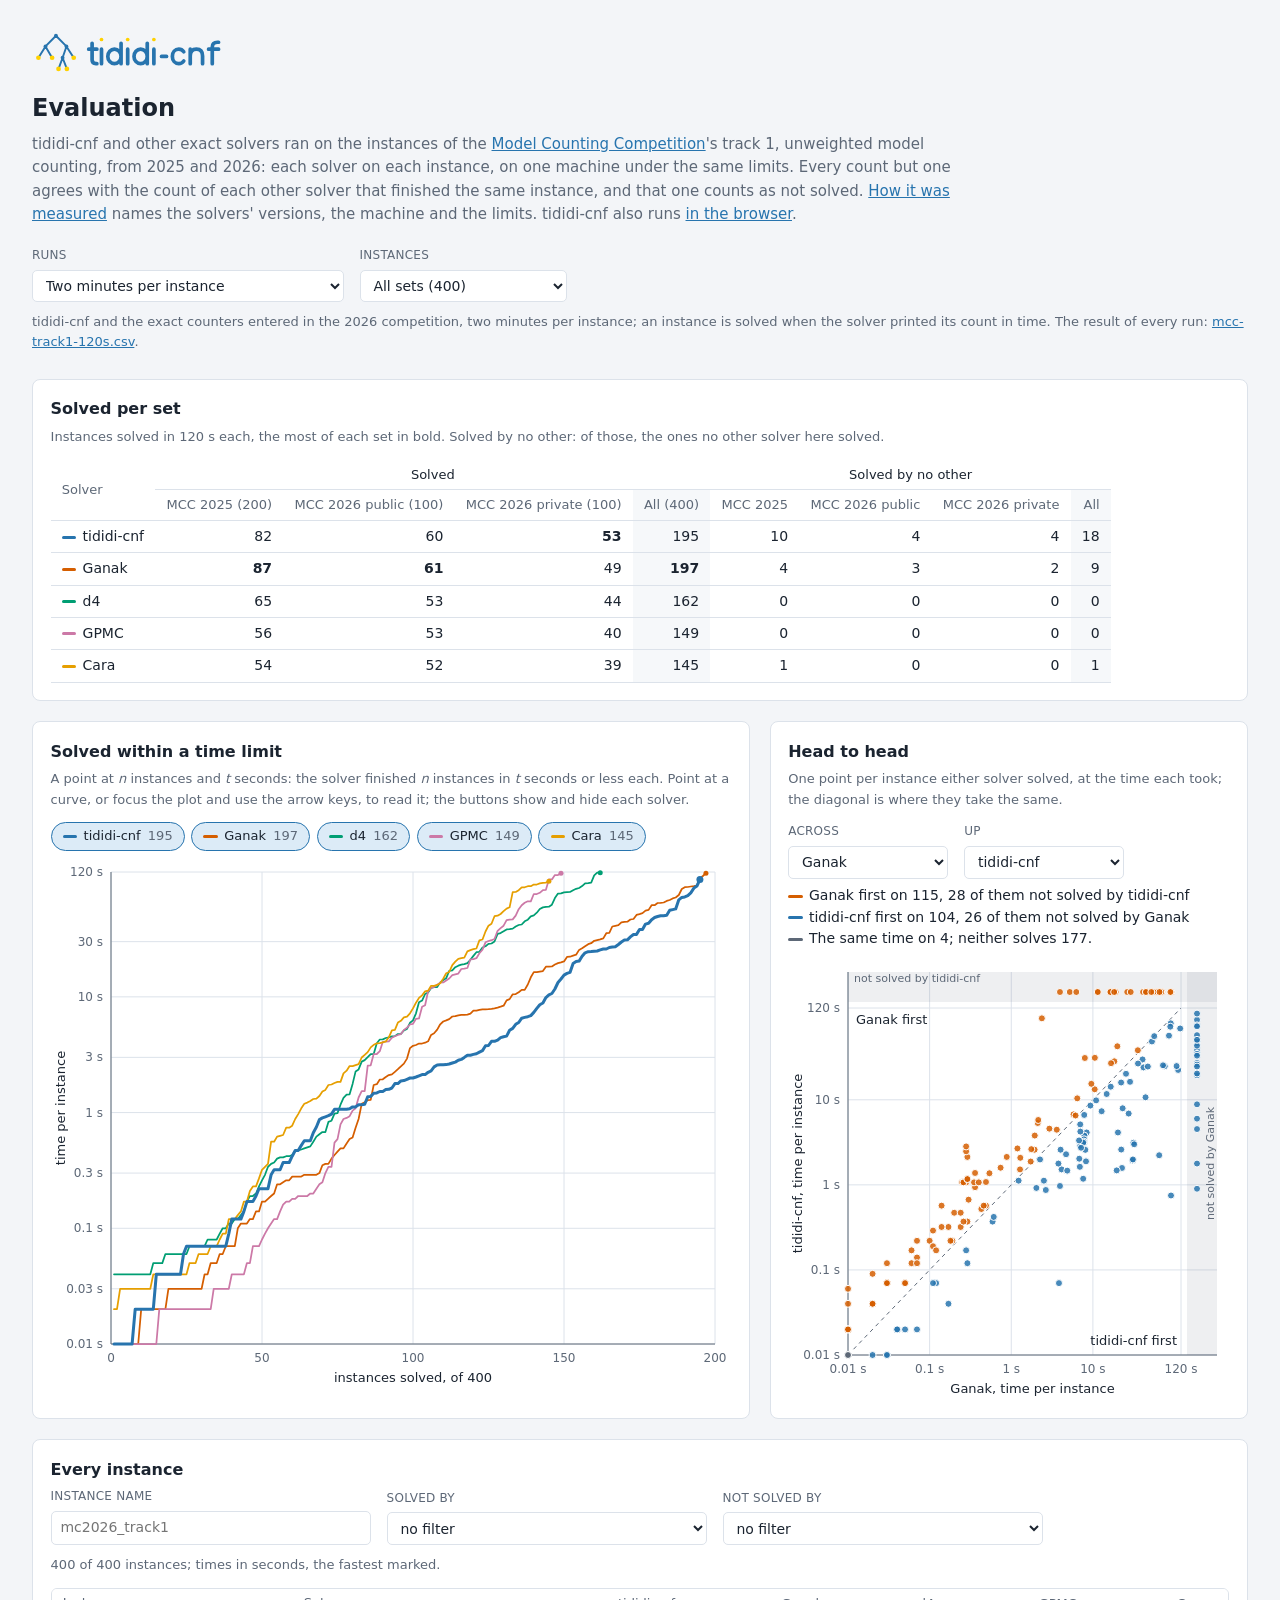
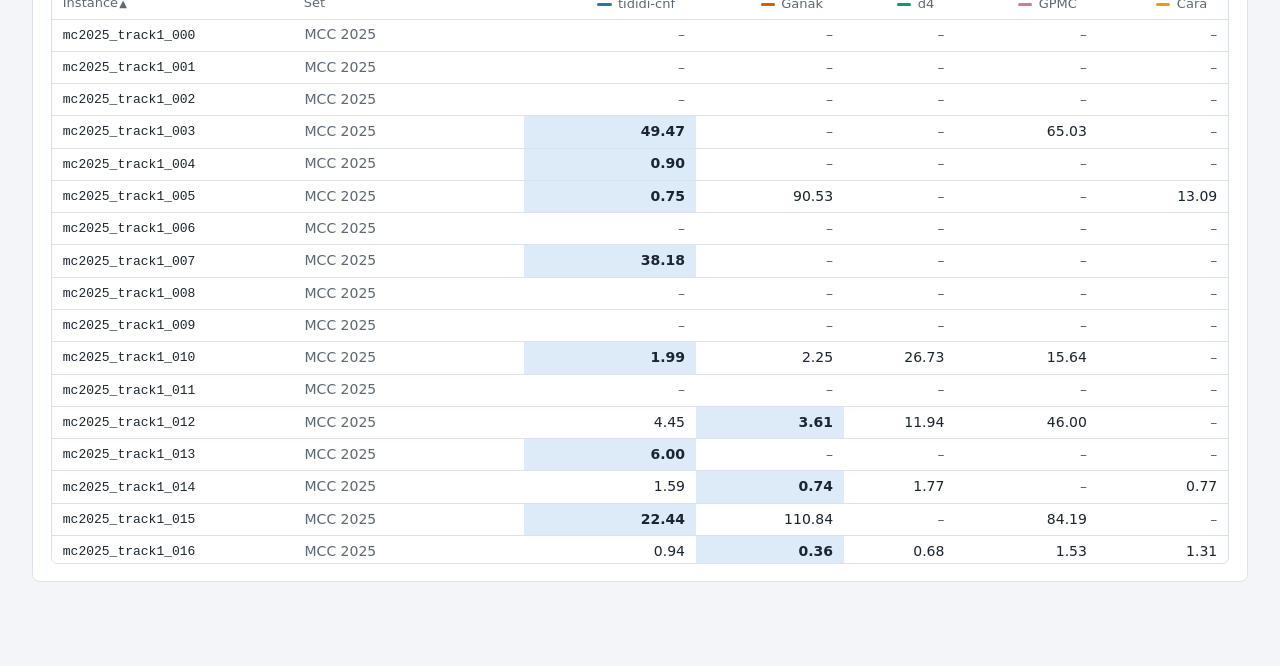
==== docs/evaluation/index.html @ 8d9fea18 "Rename the compiler to tididi-cnf Use the TiDiDi family name consistently across the Rust, C, Python" ====
<!doctype html>
<html lang="en">
<head>
<meta charset="utf-8">
<meta name="viewport" content="width=device-width, initial-scale=1">
<meta name="description" content="tididi-cnf and the exact model counters of the 2026 Model Counting Competition on the competition's instances: solved counts, a cactus plot, a head-to-head plot and every run.">
<title>tididi-cnf: evaluation</title>
<link rel="stylesheet" href="page.css">
</head>
<body>

<main>

<header>
  <a href="https://github.com/Tractables/tididi-cnf"><img class="logo"
     src="../logo.svg" alt="tididi-cnf" width="916" height="262"></a>
  <h1>Evaluation</h1>
  <p class="lede">tididi-cnf and other exact solvers ran on the instances
  of the <a href="https://mccompetition.org/">Model Counting Competition</a>'s
  track 1, unweighted model counting, from 2025 and 2026: each solver on each
  instance, on one machine under the same limits. Every count but one agrees
  with the count of each other solver that finished the same instance, and
  that one counts as not solved.
  <a href="https://github.com/Tractables/tididi-cnf/blob/main/docs/evaluation.md">How
  it was measured</a> names the solvers' versions, the machine and the limits.
  tididi-cnf also runs <a href="https://tractables.github.io/tididi-cnf/">in
  the browser</a>.</p>
</header>

<section class="choice" aria-label="Which runs and instances">
  <div class="field">
    <label for="dataset">Runs</label>
    <select id="dataset"></select>
  </div>
  <div class="field">
    <label for="set">Instances</label>
    <select id="set"></select>
  </div>
  <p id="dataset-note" class="note"></p>
</section>

<p id="load-error" class="error" role="alert" hidden></p>

<section class="card" aria-labelledby="summary-heading">
  <h2 id="summary-heading">Solved per set</h2>
  <p id="summary-note" class="note"></p>
  <div class="scroll">
    <table id="summary" class="numbers" aria-labelledby="summary-heading"></table>
  </div>
</section>

<div class="charts">
  <section class="card" aria-labelledby="cactus-heading">
    <h2 id="cactus-heading">Solved within a time limit</h2>
    <p class="note">A point at <i>n</i> instances and <i>t</i> seconds: the
    solver finished <i>n</i> instances in <i>t</i> seconds or less each. Point
    at a curve, or focus the plot and use the arrow keys, to read it; the
    buttons show and hide each solver.</p>
    <div id="cactus-solvers" class="toggles" role="group" aria-label="Solvers on the plot"></div>
    <div class="plot">
      <svg id="cactus" role="img" tabindex="0"></svg>
      <div class="tip" hidden></div>
      <p class="live visually-hidden" aria-live="polite"></p>
    </div>
  </section>

  <section class="card" id="pair-card" aria-labelledby="pair-heading">
    <h2 id="pair-heading">Head to head</h2>
    <p class="note">One point per instance either solver solved, at the time
    each took; the diagonal is where they take the same.</p>
    <div class="pair-choice">
      <div class="field">
        <label for="pair-a">Across</label>
        <select id="pair-a"></select>
      </div>
      <div class="field">
        <label for="pair-b">Up</label>
        <select id="pair-b"></select>
      </div>
    </div>
    <ul id="pair-counts" class="counts"></ul>
    <div class="plot">
      <svg id="pair" role="img" tabindex="0"></svg>
      <div class="tip" hidden></div>
      <p class="live visually-hidden" aria-live="polite"></p>
    </div>
  </section>
</div>

<section class="card" aria-labelledby="instances-heading">
  <h2 id="instances-heading">Every instance</h2>
  <div class="filters">
    <div class="field">
      <label for="search">Instance name</label>
      <input id="search" type="search" placeholder="mc2026_track1" autocomplete="off">
    </div>
    <div class="field">
      <label for="solved-by">Solved by</label>
      <select id="solved-by"></select>
    </div>
    <div class="field">
      <label for="unsolved-by">Not solved by</label>
      <select id="unsolved-by"></select>
    </div>
  </div>
  <p id="instance-count" class="note" aria-live="polite"></p>
  <div class="scroll table-box">
    <table id="instances" class="numbers" aria-labelledby="instances-heading"></table>
  </div>
</section>

</main>

<script type="module" src="page.js"></script>

</body>
</html>
---- docs/evaluation/page.css ----
:root {
  /* The browser page's palette and type, so the two pages read as one site.
     The series colours are the solvers', in the order of the README's
     figure; the first, the logo's blue, is tididi-cnf's. */
  color-scheme: light dark;
  --bg: #f3f5f8;
  --card: #ffffff;
  --line: #dce2ea;
  --ink: #1b2430;
  --muted: #5d6877;
  --accent: #2774ae;
  --accent-fill: #dcebf7;
  --bad: #b3261e;
  --code: #f6f8fa;
  --series-0: #2774ae;
  --series-1: #d55e00;
  --series-2: #009e73;
  --series-3: #cc79a7;
  --series-4: #e69f00;
  --series-5: #6a3d9a;
  --series-6: #8c6d31;
  --series-7: #6b7280;
  --sans: system-ui, -apple-system, "Segoe UI", Roboto, sans-serif;
  --mono: ui-monospace, SFMono-Regular, "SF Mono", Menlo, Consolas, monospace;
}

@media (prefers-color-scheme: dark) {
  :root {
    --bg: #14181d;
    --card: #1b2027;
    --line: #2d343d;
    --ink: #e4e8ec;
    --muted: #9aa3ad;
    --accent: #6cb0e8;
    --accent-fill: #1c3347;
    --bad: #f28b82;
    --code: #151a20;
    --series-0: #58a6ff;
    --series-1: #f0884a;
    --series-2: #3fc59a;
    --series-3: #e0a3c8;
    --series-4: #f2be4a;
    --series-5: #b39ddb;
    --series-6: #c9a66b;
    --series-7: #b0b6bf;
  }
}

* { box-sizing: border-box; }

/* The browser's `display: none` for the `hidden` attribute is a user-agent
   rule, which any rule here setting `display` overrides. */
[hidden] { display: none !important; }

body {
  margin: 0;
  background: var(--bg);
  color: var(--ink);
  font: 15px/1.55 var(--sans);
}

main {
  max-width: 84rem;
  margin: 0 auto;
  padding: 1.5rem 2rem 4rem;
}

@media (max-width: 40rem) {
  main { padding: 1rem 1rem 3rem; }
}

header { margin-bottom: 1.25rem; max-width: 60rem; }

.logo { display: block; width: auto; height: 3.5rem; max-width: 100%; }

h1 { margin: 0.6rem 0 0.4rem; font-size: 1.5rem; font-weight: 600; }

h2 { margin: 0 0 0.3rem; font-size: 1rem; font-weight: 600; }

.lede { margin: 0; color: var(--muted); }

a { color: var(--accent); }

.note { margin: 0 0 0.8rem; font-size: 13px; color: var(--muted); }

.error {
  margin: 0 0 1.25rem;
  padding: 0.6rem 0.8rem;
  border-left: 4px solid var(--bad);
  background: var(--card);
  color: var(--bad);
}

.visually-hidden {
  position: absolute;
  width: 1px;
  height: 1px;
  overflow: hidden;
  clip-path: inset(50%);
  white-space: nowrap;
}

.card {
  min-width: 0;
  background: var(--card);
  border: 1px solid var(--line);
  border-radius: 8px;
  padding: 1.1rem;
  margin-bottom: 1.25rem;
}

/* ------------------------------------------------------------ controls */

.choice, .pair-choice, .filters {
  display: flex;
  flex-wrap: wrap;
  align-items: end;
  gap: 0.6rem 1rem;
}

.choice { margin-bottom: 1.25rem; }
.choice .note, .pair-choice { margin-bottom: 0.4rem; }
.filters { margin-bottom: 0.6rem; }

.field { min-width: 10rem; }
.filters .field { flex: 1 1 12rem; max-width: 20rem; }

label {
  display: block;
  margin-bottom: 0.3rem;
  font-size: 12px;
  font-weight: 500;
  letter-spacing: 0.02em;
  text-transform: uppercase;
  color: var(--muted);
}

select, input {
  width: 100%;
  color: var(--ink);
  background: var(--card);
  border: 1px solid var(--line);
  border-radius: 5px;
  padding: 0.4rem 0.55rem;
  font: 14px/1.4 var(--sans);
}

select:focus, input:focus, button:focus-visible, svg:focus-visible {
  outline: 2px solid var(--accent);
  outline-offset: 1px;
}

/* A solver's colour, beside its name. */
.key {
  display: inline-block;
  width: 0.9rem;
  height: 3px;
  margin-right: 0.4rem;
  border-radius: 2px;
  vertical-align: middle;
}

.toggles { display: flex; flex-wrap: wrap; gap: 0.4rem; margin-bottom: 0.6rem; }

.toggle {
  padding: 0.25rem 0.7rem;
  border: 1px solid var(--line);
  border-radius: 999px;
  background: var(--card);
  color: var(--ink);
  font: 13px/1.4 var(--sans);
  cursor: pointer;
}

.toggle .count { margin-left: 0.45rem; color: var(--muted); font-variant-numeric: tabular-nums; }
.toggle[aria-pressed="true"] { border-color: var(--accent); background: var(--accent-fill); }
.toggle[aria-pressed="false"] { color: var(--muted); text-decoration: line-through; }
.toggle[aria-pressed="false"] .key { opacity: 0.35; }

.counts { margin: 0.4rem 0 0.6rem; padding: 0; list-style: none; font-size: 14px; }

/* --------------------------------------------------------------- plots */

/* The two plots side by side once there is room for both. */
@media (min-width: 64rem) {
  .charts { display: grid; grid-template-columns: minmax(0, 3fr) minmax(0, 2fr); gap: 1.25rem; }
}

.plot { position: relative; }

.plot svg {
  display: block;
  max-width: 100%;
  height: auto;
  margin: 0 auto;
  font: 12px var(--sans);
  touch-action: pan-y;
}

.plot .grid { stroke: var(--line); }
.plot .axis { stroke: var(--muted); fill: none; }
.plot .tick, .plot .band-label { fill: var(--muted); }
.plot .band-label { font-size: 11px; }
.plot .axis-title, .plot .region { fill: var(--ink); font-size: 13px; }
.plot .curve { fill: none; stroke-width: 1.75; stroke-linejoin: round; stroke-linecap: round; }
.plot .curve.ours { stroke-width: 3; }
.plot .band { fill: var(--muted); opacity: 0.1; }
.plot .diagonal { stroke: var(--muted); stroke-dasharray: 4 4; }
.plot .dot { stroke: var(--card); stroke-width: 1; fill-opacity: 0.85; }
.plot .ring { fill: none; stroke-width: 2; pointer-events: none; }

.tip {
  position: absolute;
  z-index: 1;
  padding: 0.35rem 0.55rem;
  border: 1px solid var(--line);
  border-radius: 5px;
  background: var(--card);
  box-shadow: 0 2px 8px rgb(0 0 0 / 0.15);
  font-size: 13px;
  white-space: nowrap;
  pointer-events: none;
}

.tip > * { display: block; }
.tip strong { font-weight: 600; }

/* -------------------------------------------------------------- tables */

.scroll { overflow: auto; }
/* Positioned, so the hidden words in its cells stay inside its scroll. */
.table-box { position: relative; max-height: 36rem; border: 1px solid var(--line); border-radius: 6px; }

table.numbers {
  border-collapse: separate;
  border-spacing: 0;
  font-size: 14px;
  font-variant-numeric: tabular-nums;
}

.numbers th, .numbers td {
  padding: 0.3rem 0.7rem;
  border-bottom: 1px solid var(--line);
  text-align: right;
  white-space: nowrap;
}

.numbers th { font-weight: 500; }
.numbers thead th { color: var(--muted); font-size: 13px; }
.numbers th[scope="row"], .numbers th:first-child, .numbers .set { text-align: left; }
.numbers thead th.group { text-align: center; color: var(--ink); }
.numbers .picked { background: var(--code); }
.numbers .best { font-weight: 700; }

/* The instance table keeps its header and its first column in view. */
.table-box table { width: 100%; }
.table-box thead th { position: sticky; top: 0; z-index: 1; background: var(--card); }
.table-box tbody th { position: sticky; left: 0; background: var(--card); font: 13px var(--mono); }
.table-box thead th:first-child { left: 0; z-index: 2; }
.table-box td.set { color: var(--muted); }
.table-box td.none { color: var(--muted); }
.table-box td.fastest { font-weight: 700; background: var(--accent-fill); }

.sort {
  padding: 0;
  border: 0;
  background: none;
  color: inherit;
  font: inherit;
  cursor: pointer;
}

.sort .arrow { display: inline-block; width: 1em; font-size: 10px; }
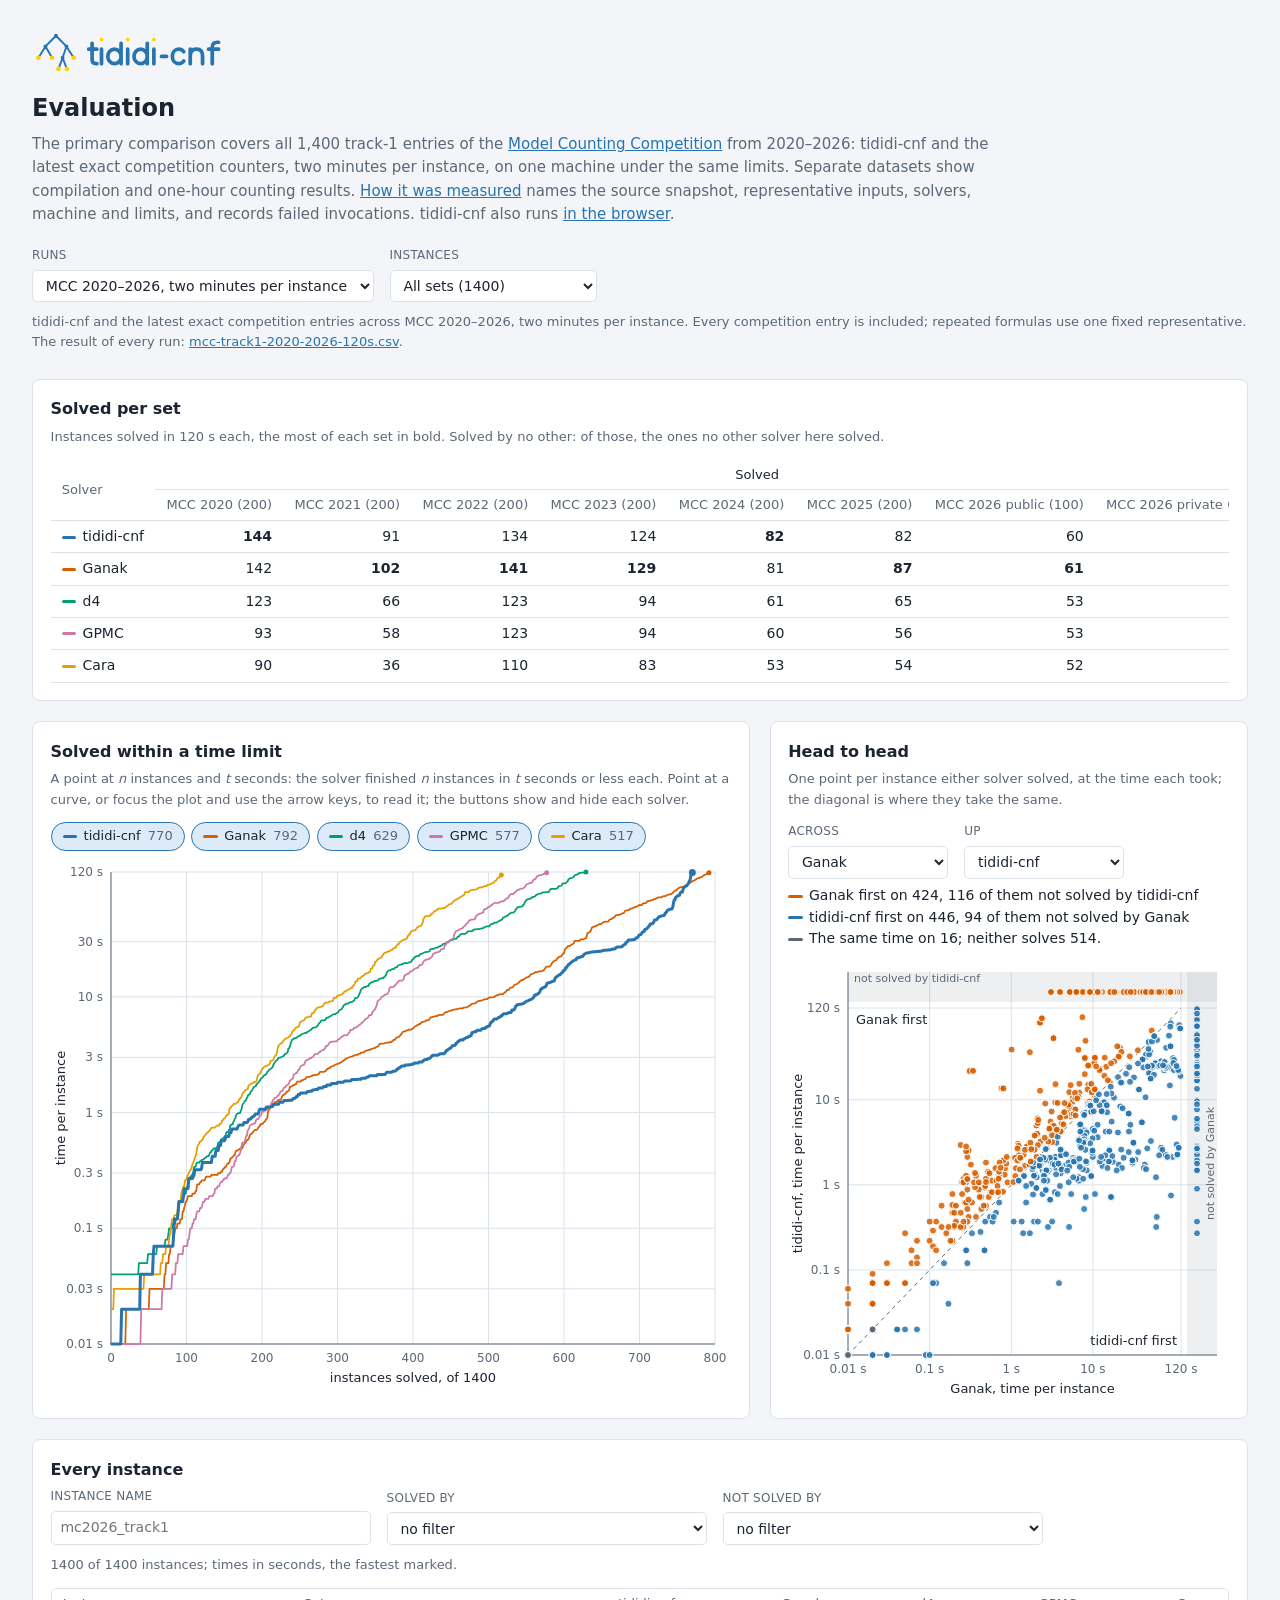
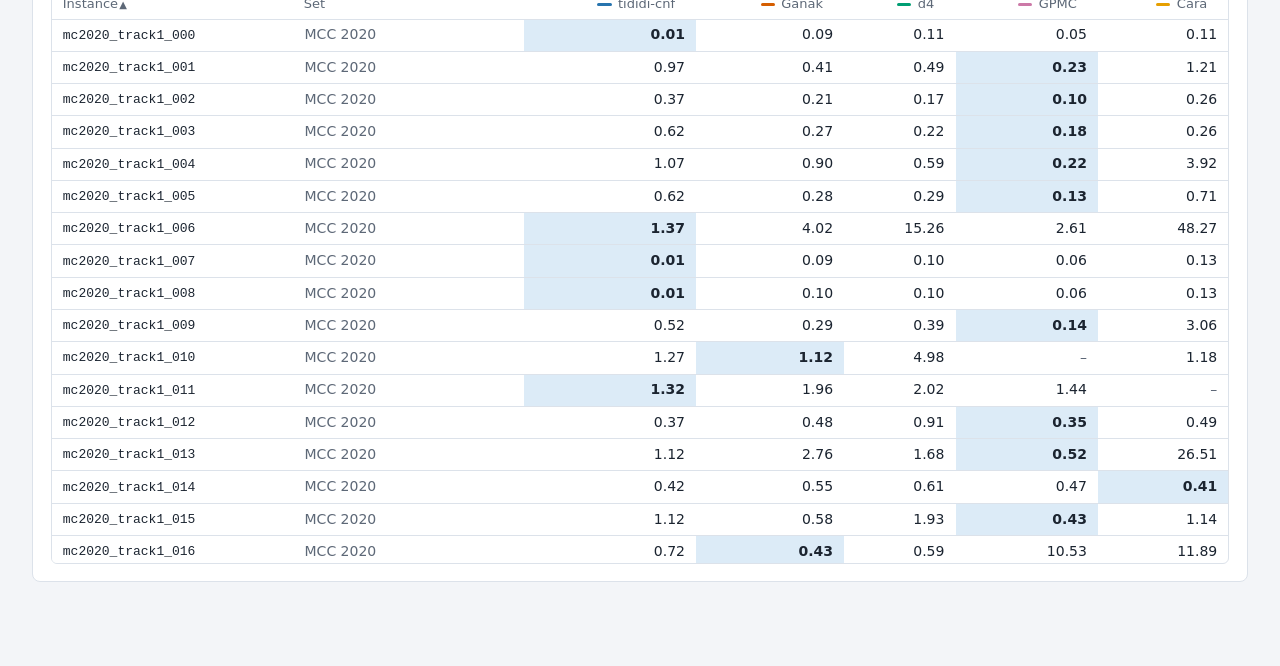
==== commit 228e44b8: "Expand the primary evaluation to all competition sets Lead with two-minute results across MCC 2020–2" ====
--- a/docs/evaluation/index.html
+++ b/docs/evaluation/index.html
@@ -15,14 +15,14 @@
   <a href="https://github.com/Tractables/tididi-cnf"><img class="logo"
      src="../logo.svg" alt="tididi-cnf" width="916" height="262"></a>
   <h1>Evaluation</h1>
-  <p class="lede">tididi-cnf and other exact solvers ran on the instances
-  of the <a href="https://mccompetition.org/">Model Counting Competition</a>'s
-  track 1, unweighted model counting, from 2025 and 2026: each solver on each
-  instance, on one machine under the same limits. Every count but one agrees
-  with the count of each other solver that finished the same instance, and
-  that one counts as not solved.
+  <p class="lede">The primary comparison covers all 1,400 track-1 entries of
+  the <a href="https://mccompetition.org/">Model Counting Competition</a>
+  from 2020–2026: tididi-cnf and the latest exact competition counters,
+  two minutes per instance, on one machine under the same limits. Separate
+  datasets show compilation and one-hour counting results.
   <a href="https://github.com/Tractables/tididi-cnf/blob/main/docs/evaluation.md">How
-  it was measured</a> names the solvers' versions, the machine and the limits.
+  it was measured</a> names the source snapshot, representative inputs,
+  solvers, machine and limits, and records failed invocations.
   tididi-cnf also runs <a href="https://tractables.github.io/tididi-cnf/">in
   the browser</a>.</p>
 </header>
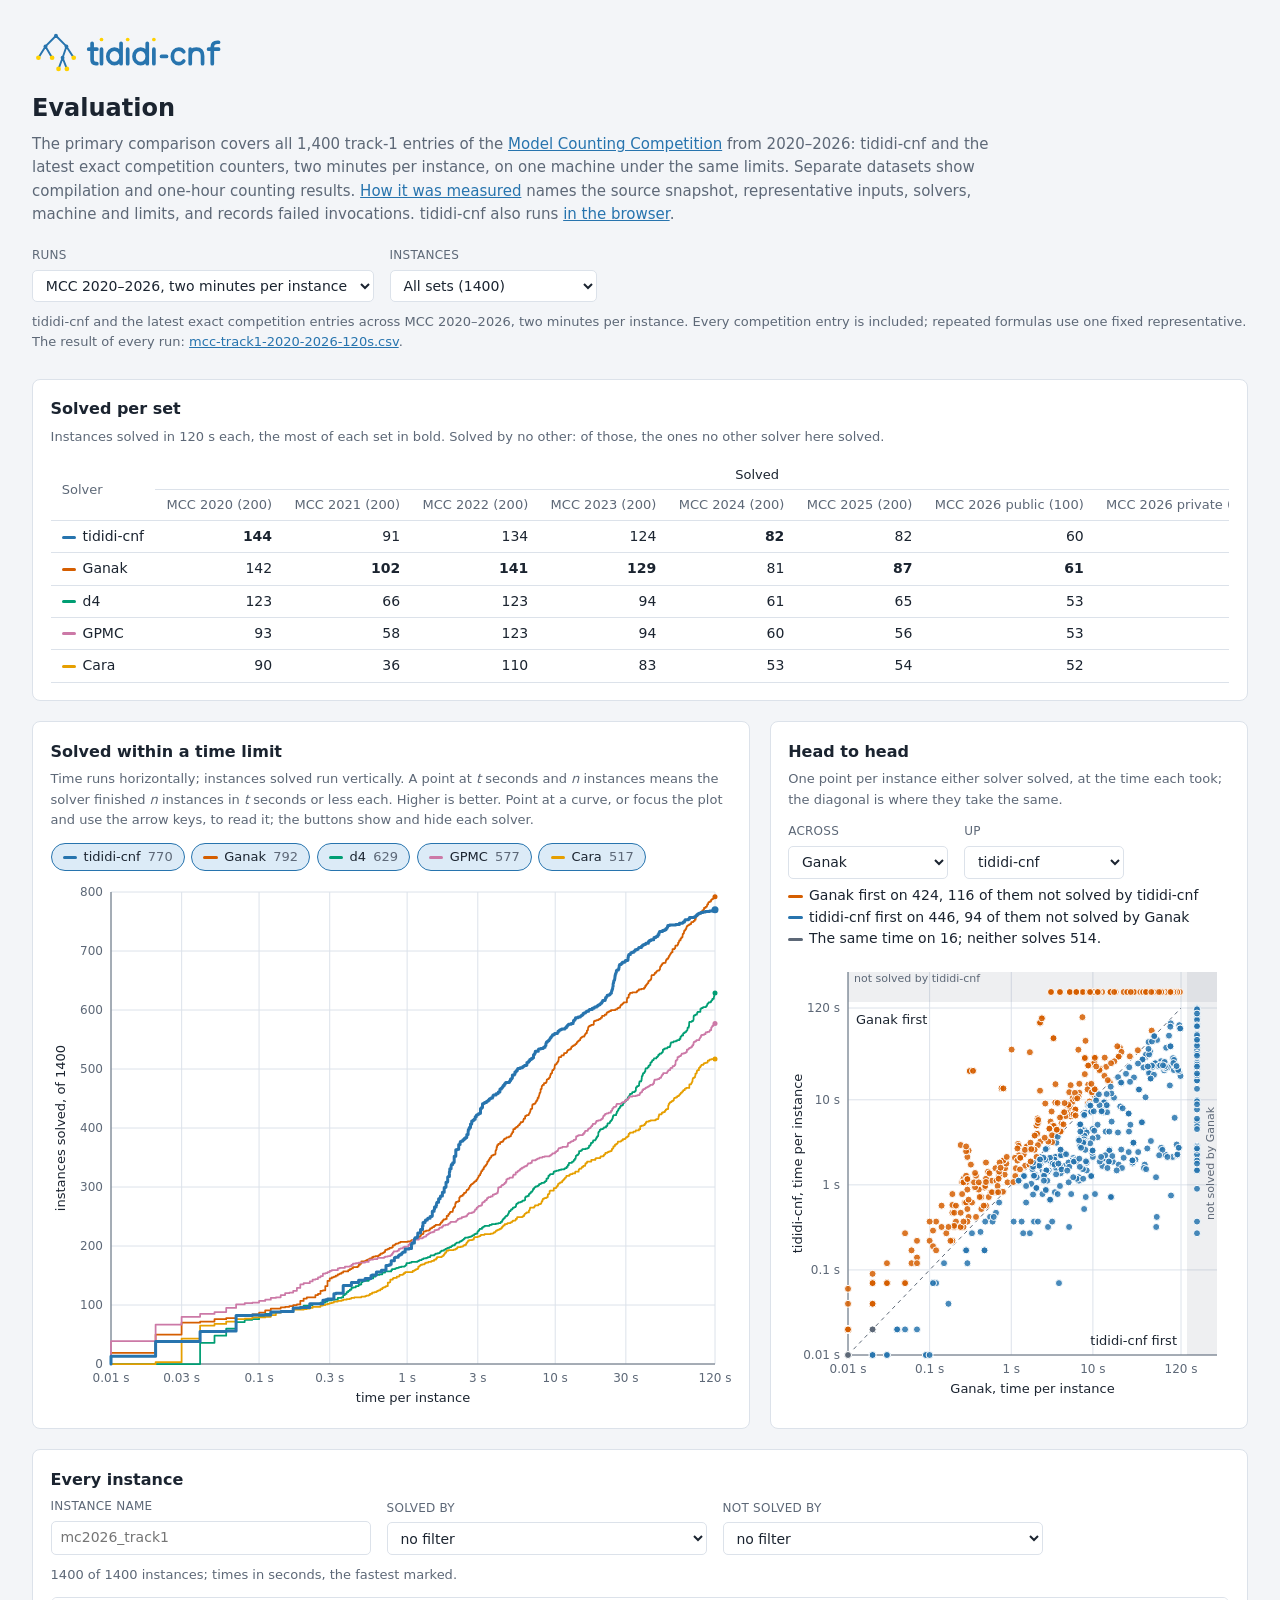
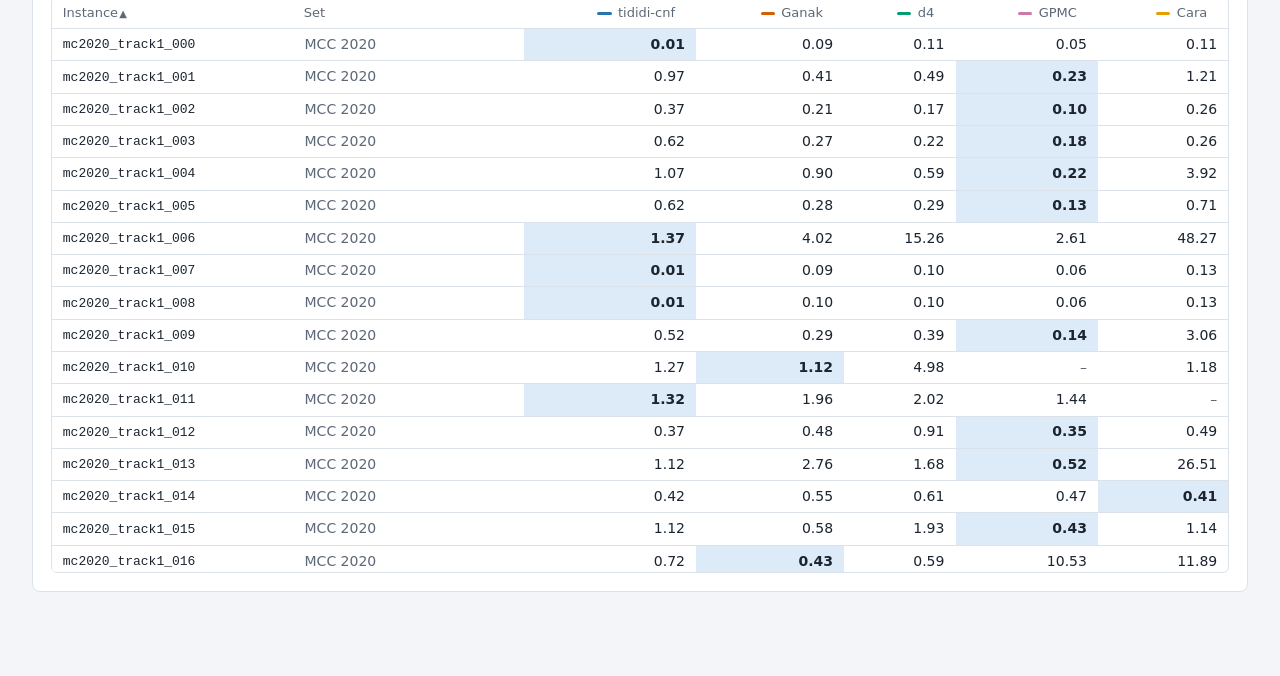
==== commit e3785247: "Plot solved instances against horizontal time Use the same time-horizontal orientation in the evalua" ====
--- a/docs/evaluation/index.html
+++ b/docs/evaluation/index.html
@@ -52,8 +52,9 @@
 <div class="charts">
   <section class="card" aria-labelledby="cactus-heading">
     <h2 id="cactus-heading">Solved within a time limit</h2>
-    <p class="note">A point at <i>n</i> instances and <i>t</i> seconds: the
-    solver finished <i>n</i> instances in <i>t</i> seconds or less each. Point
+    <p class="note">Time runs horizontally; instances solved run vertically.
+    A point at <i>t</i> seconds and <i>n</i> instances means the solver finished
+    <i>n</i> instances in <i>t</i> seconds or less each. Higher is better. Point
     at a curve, or focus the plot and use the arrow keys, to read it; the
     buttons show and hide each solver.</p>
     <div id="cactus-solvers" class="toggles" role="group" aria-label="Solvers on the plot"></div>
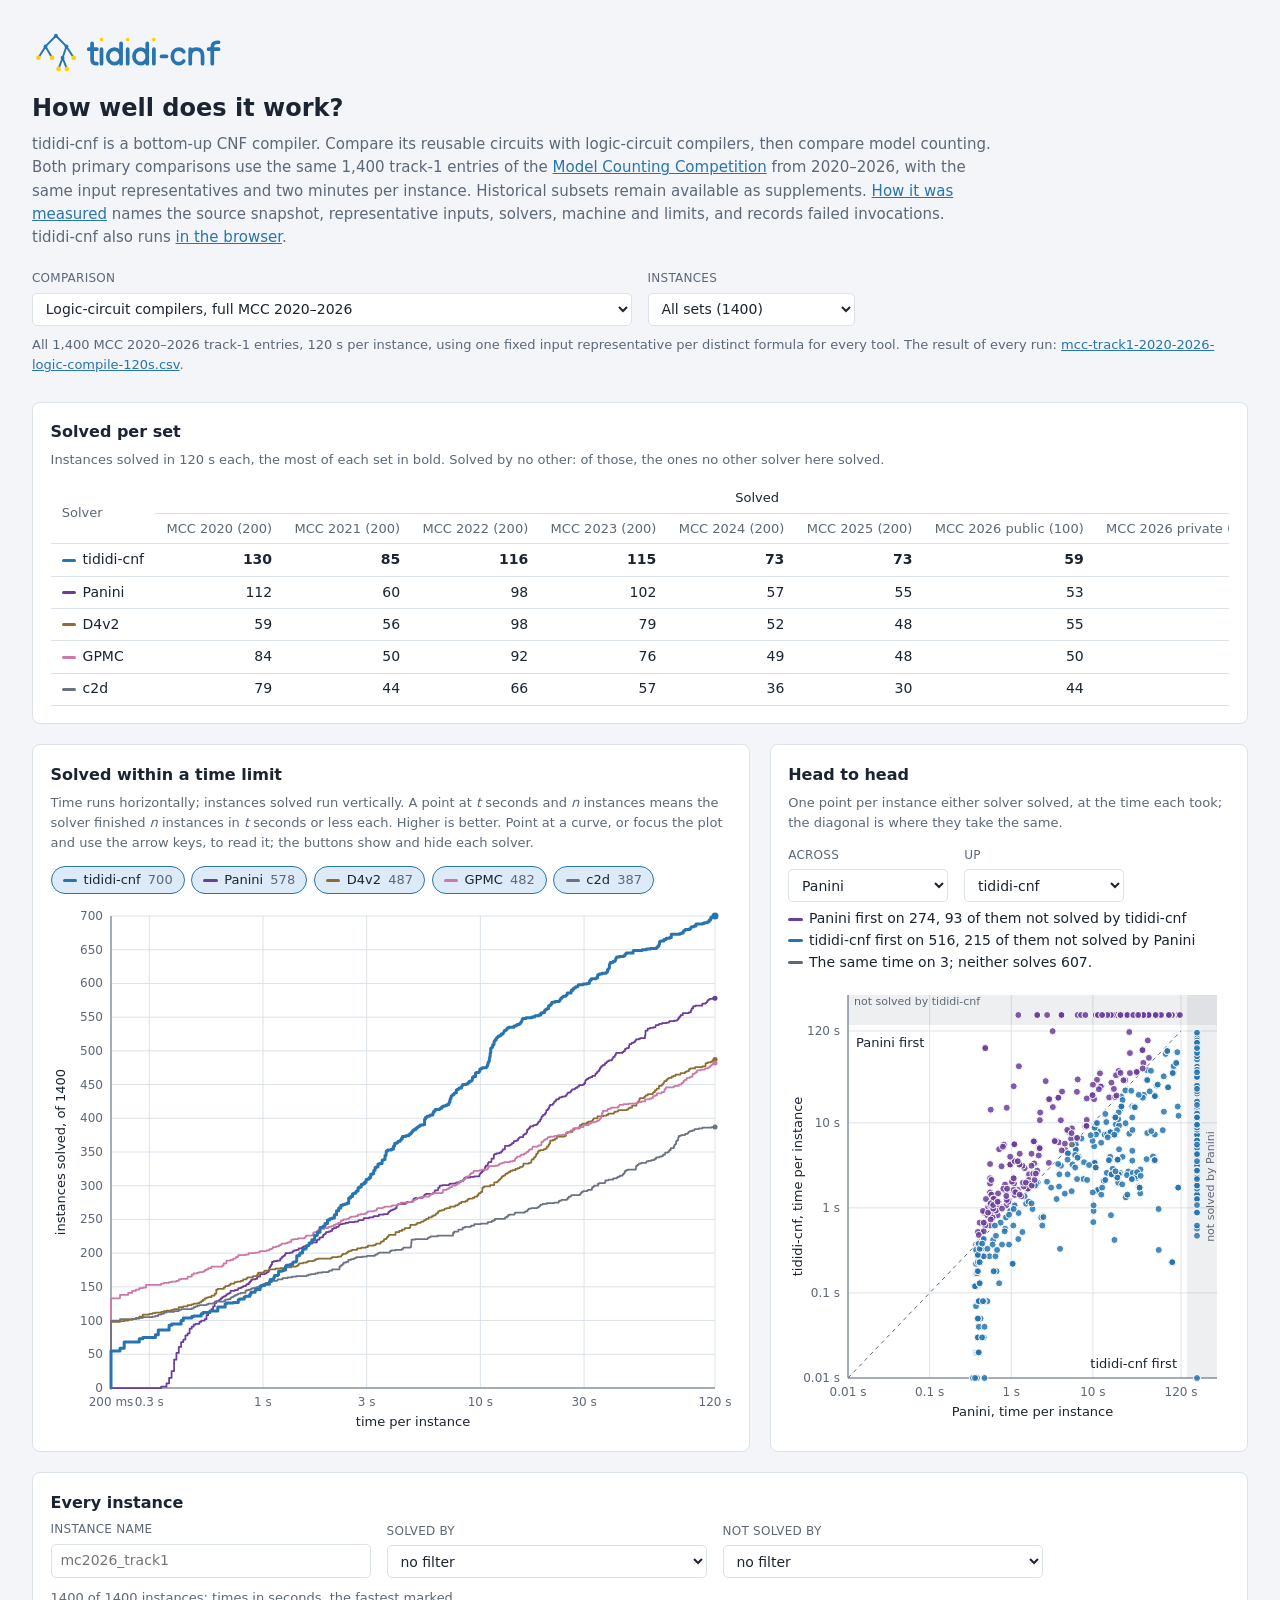
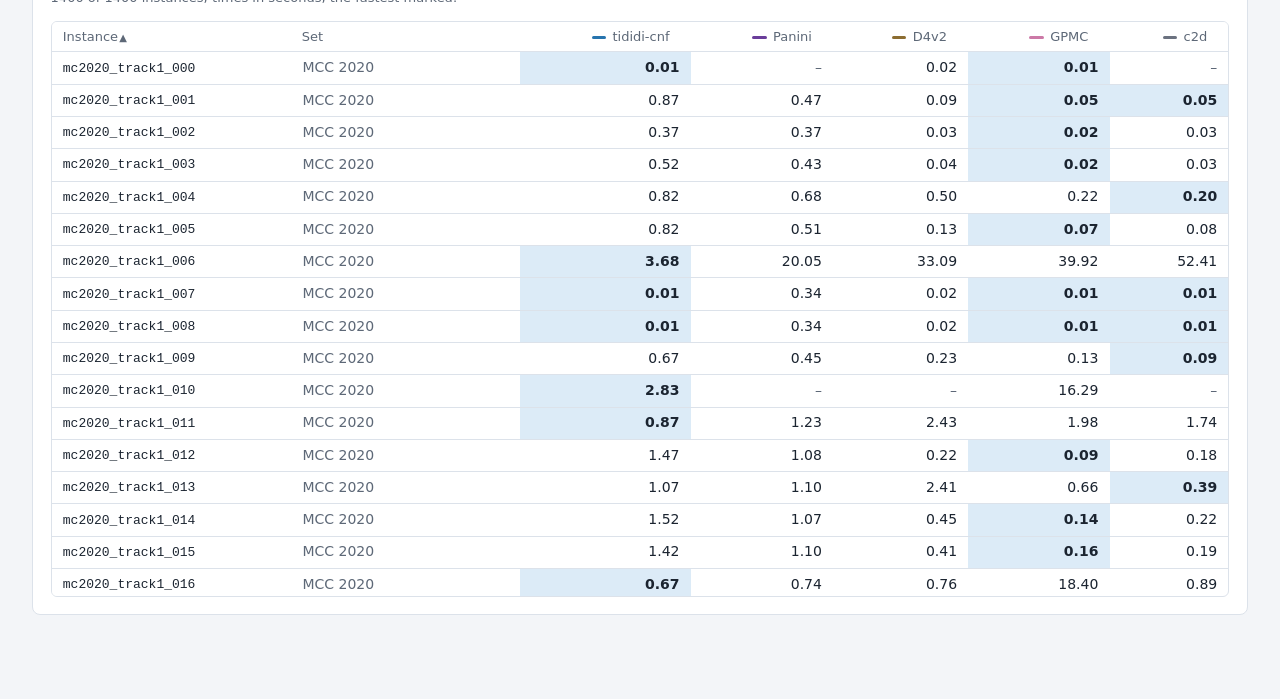
==== commit 0991a209: "Lead with full-corpus circuit-compilation results Present the compiler before its counting applicati" ====
--- a/docs/evaluation/index.html
+++ b/docs/evaluation/index.html
@@ -3,7 +3,7 @@
 <head>
 <meta charset="utf-8">
 <meta name="viewport" content="width=device-width, initial-scale=1">
-<meta name="description" content="tididi-cnf and the exact model counters of the 2026 Model Counting Competition on the competition's instances: solved counts, a cactus plot, a head-to-head plot and every run.">
+<meta name="description" content="tididi-cnf compared with logic-circuit compilers and model counters on the full MCC 2020–2026 corpus, with separate decision-diagram supplements.">
 <title>tididi-cnf: evaluation</title>
 <link rel="stylesheet" href="page.css">
 </head>
@@ -14,12 +14,14 @@
 <header>
   <a href="https://github.com/Tractables/tididi-cnf"><img class="logo"
      src="../logo.svg" alt="tididi-cnf" width="916" height="262"></a>
-  <h1>Evaluation</h1>
-  <p class="lede">The primary comparison covers all 1,400 track-1 entries of
-  the <a href="https://mccompetition.org/">Model Counting Competition</a>
-  from 2020–2026: tididi-cnf and the latest exact competition counters,
-  two minutes per instance, on one machine under the same limits. Separate
-  datasets show compilation and one-hour counting results.
+  <h1>How well does it work?</h1>
+  <p class="lede">tididi-cnf is a bottom-up CNF compiler. Compare its reusable
+  circuits with logic-circuit compilers, then compare model counting.
+  Both primary
+  comparisons use the same 1,400 track-1 entries of the
+  <a href="https://mccompetition.org/">Model Counting Competition</a>
+  from 2020–2026, with the same input representatives and two minutes per
+  instance. Historical subsets remain available as supplements.
   <a href="https://github.com/Tractables/tididi-cnf/blob/main/docs/evaluation.md">How
   it was measured</a> names the source snapshot, representative inputs,
   solvers, machine and limits, and records failed invocations.
@@ -29,7 +31,7 @@
 
 <section class="choice" aria-label="Which runs and instances">
   <div class="field">
-    <label for="dataset">Runs</label>
+    <label for="dataset">Comparison</label>
     <select id="dataset"></select>
   </div>
   <div class="field">
--- a/docs/evaluation/page.css
+++ b/docs/evaluation/page.css
@@ -1,7 +1,6 @@
 :root {
-  /* The browser page's palette and type, so the two pages read as one site.
-     The series colours are the solvers', in the order of the README's
-     figure; the first, the logo's blue, is tididi-cnf's. */
+  /* The browser page's palette and type, so the pages read as one site.
+     Solver colours come from the evaluation manifests. */
   color-scheme: light dark;
   --bg: #f3f5f8;
   --card: #ffffff;
@@ -12,14 +11,6 @@
   --accent-fill: #dcebf7;
   --bad: #b3261e;
   --code: #f6f8fa;
-  --series-0: #2774ae;
-  --series-1: #d55e00;
-  --series-2: #009e73;
-  --series-3: #cc79a7;
-  --series-4: #e69f00;
-  --series-5: #6a3d9a;
-  --series-6: #8c6d31;
-  --series-7: #6b7280;
   --sans: system-ui, -apple-system, "Segoe UI", Roboto, sans-serif;
   --mono: ui-monospace, SFMono-Regular, "SF Mono", Menlo, Consolas, monospace;
 }
@@ -35,14 +26,6 @@
     --accent-fill: #1c3347;
     --bad: #f28b82;
     --code: #151a20;
-    --series-0: #58a6ff;
-    --series-1: #f0884a;
-    --series-2: #3fc59a;
-    --series-3: #e0a3c8;
-    --series-4: #f2be4a;
-    --series-5: #b39ddb;
-    --series-6: #c9a66b;
-    --series-7: #b0b6bf;
   }
 }
 
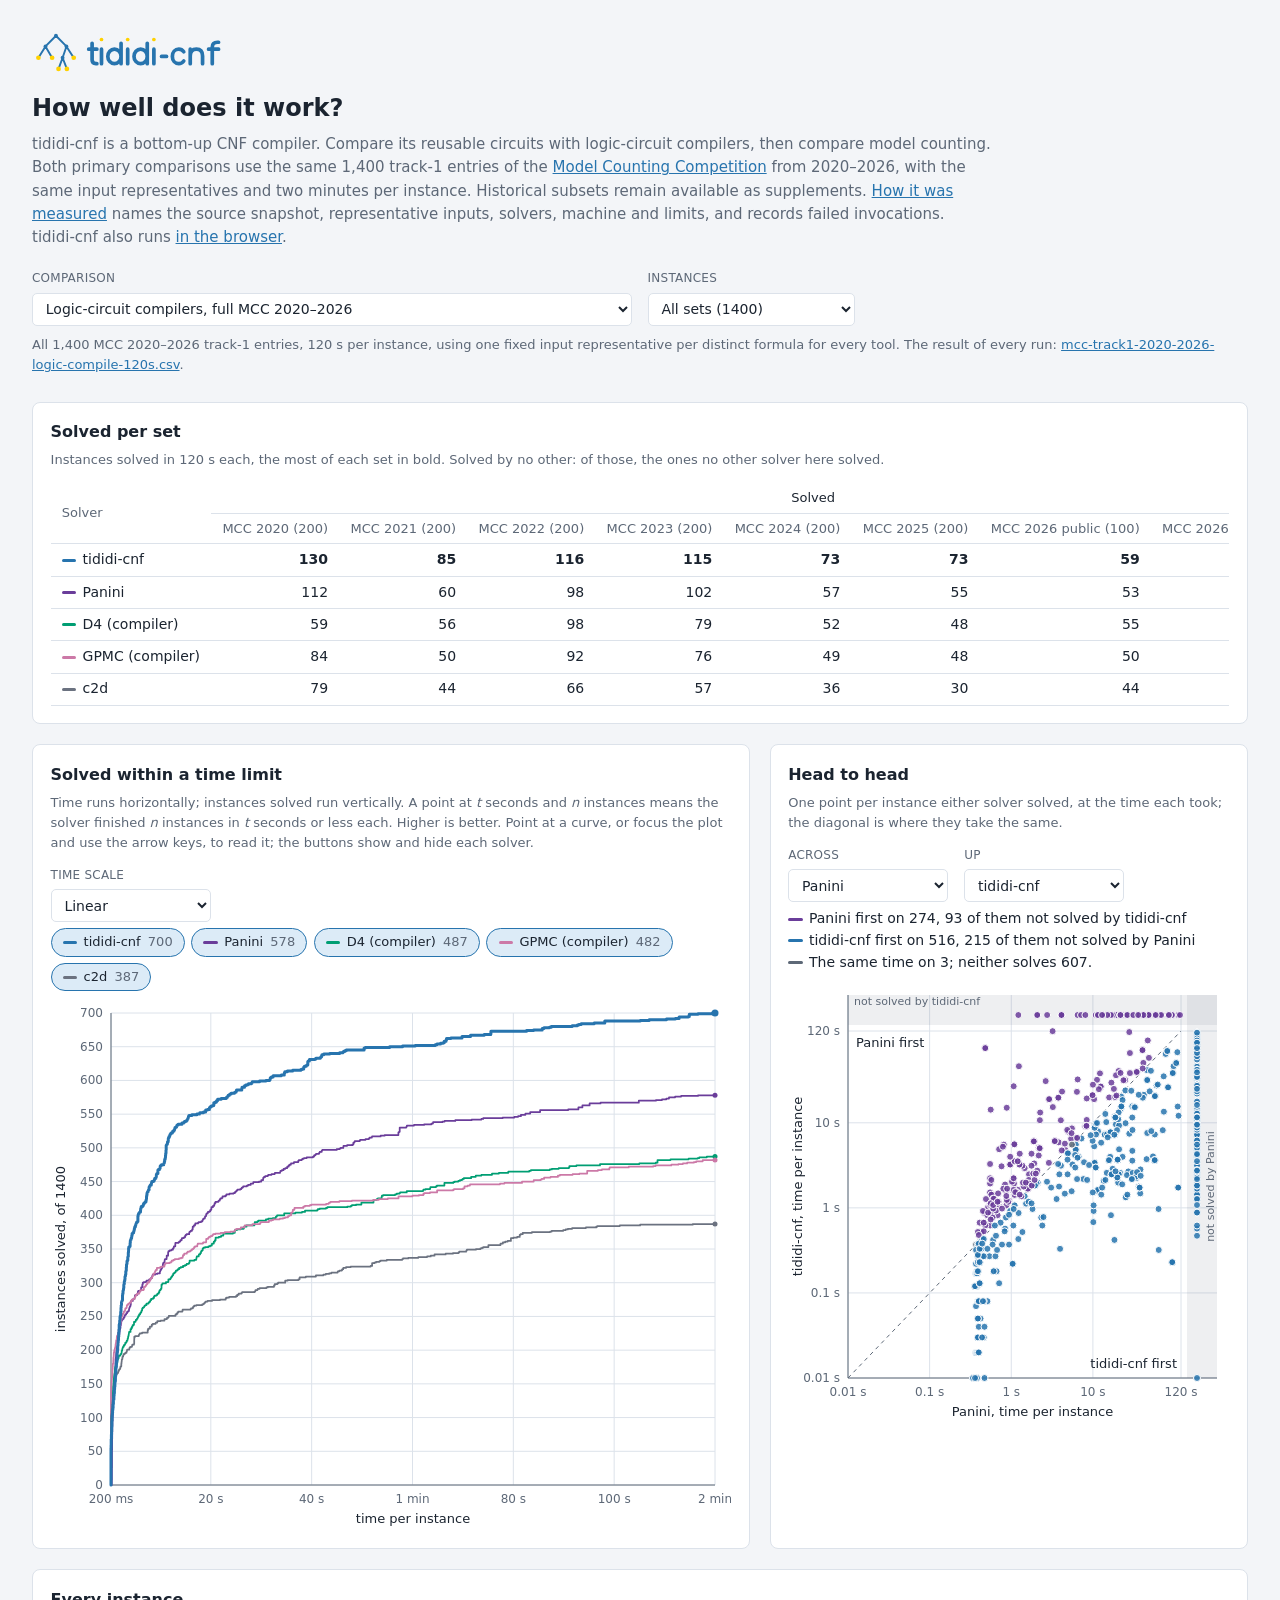
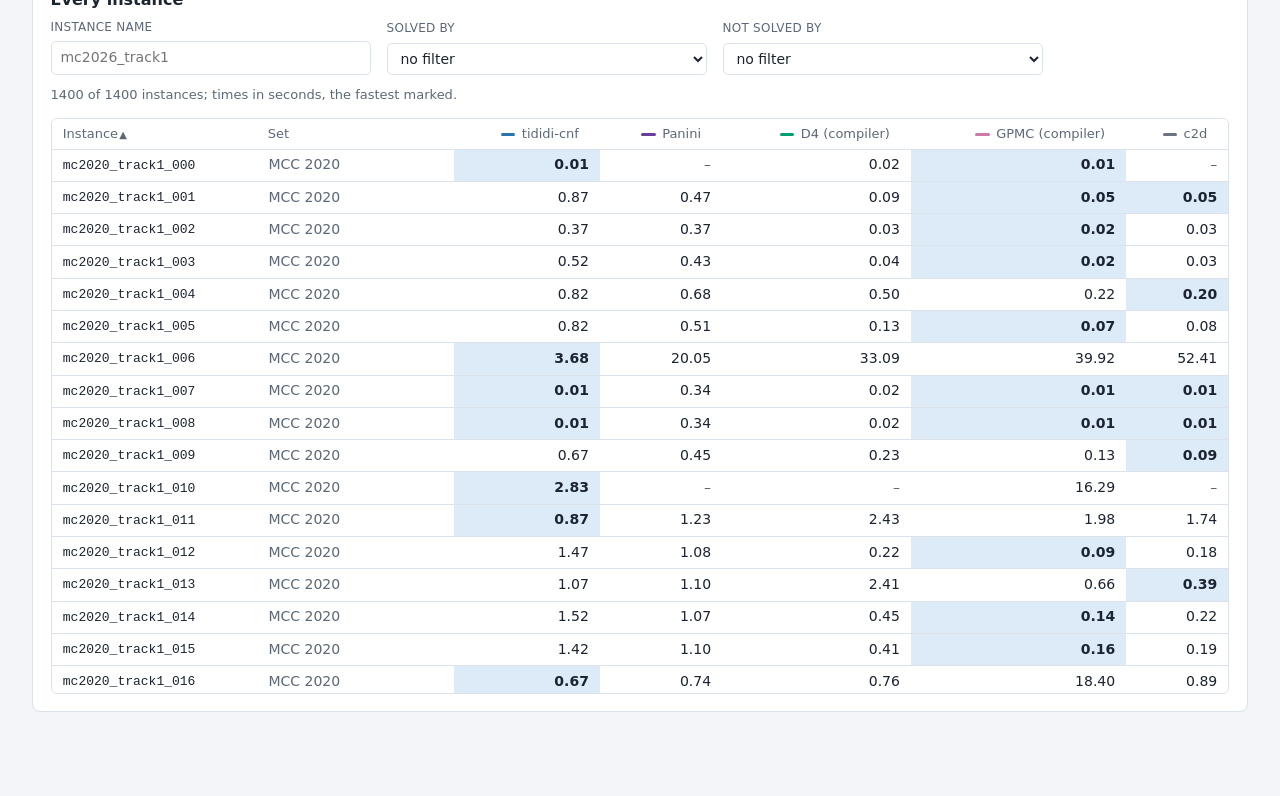
==== commit dc51a174: "Use linear time for cactus plots Show a linear time axis in the README figures and by default in the" ====
--- a/docs/evaluation/index.html
+++ b/docs/evaluation/index.html
@@ -59,6 +59,15 @@
     <i>n</i> instances in <i>t</i> seconds or less each. Higher is better. Point
     at a curve, or focus the plot and use the arrow keys, to read it; the
     buttons show and hide each solver.</p>
+    <div class="pair-choice">
+      <div class="field">
+        <label for="cactus-scale">Time scale</label>
+        <select id="cactus-scale">
+          <option value="linear">Linear</option>
+          <option value="log">Logarithmic</option>
+        </select>
+      </div>
+    </div>
     <div id="cactus-solvers" class="toggles" role="group" aria-label="Solvers on the plot"></div>
     <div class="plot">
       <svg id="cactus" role="img" tabindex="0"></svg>
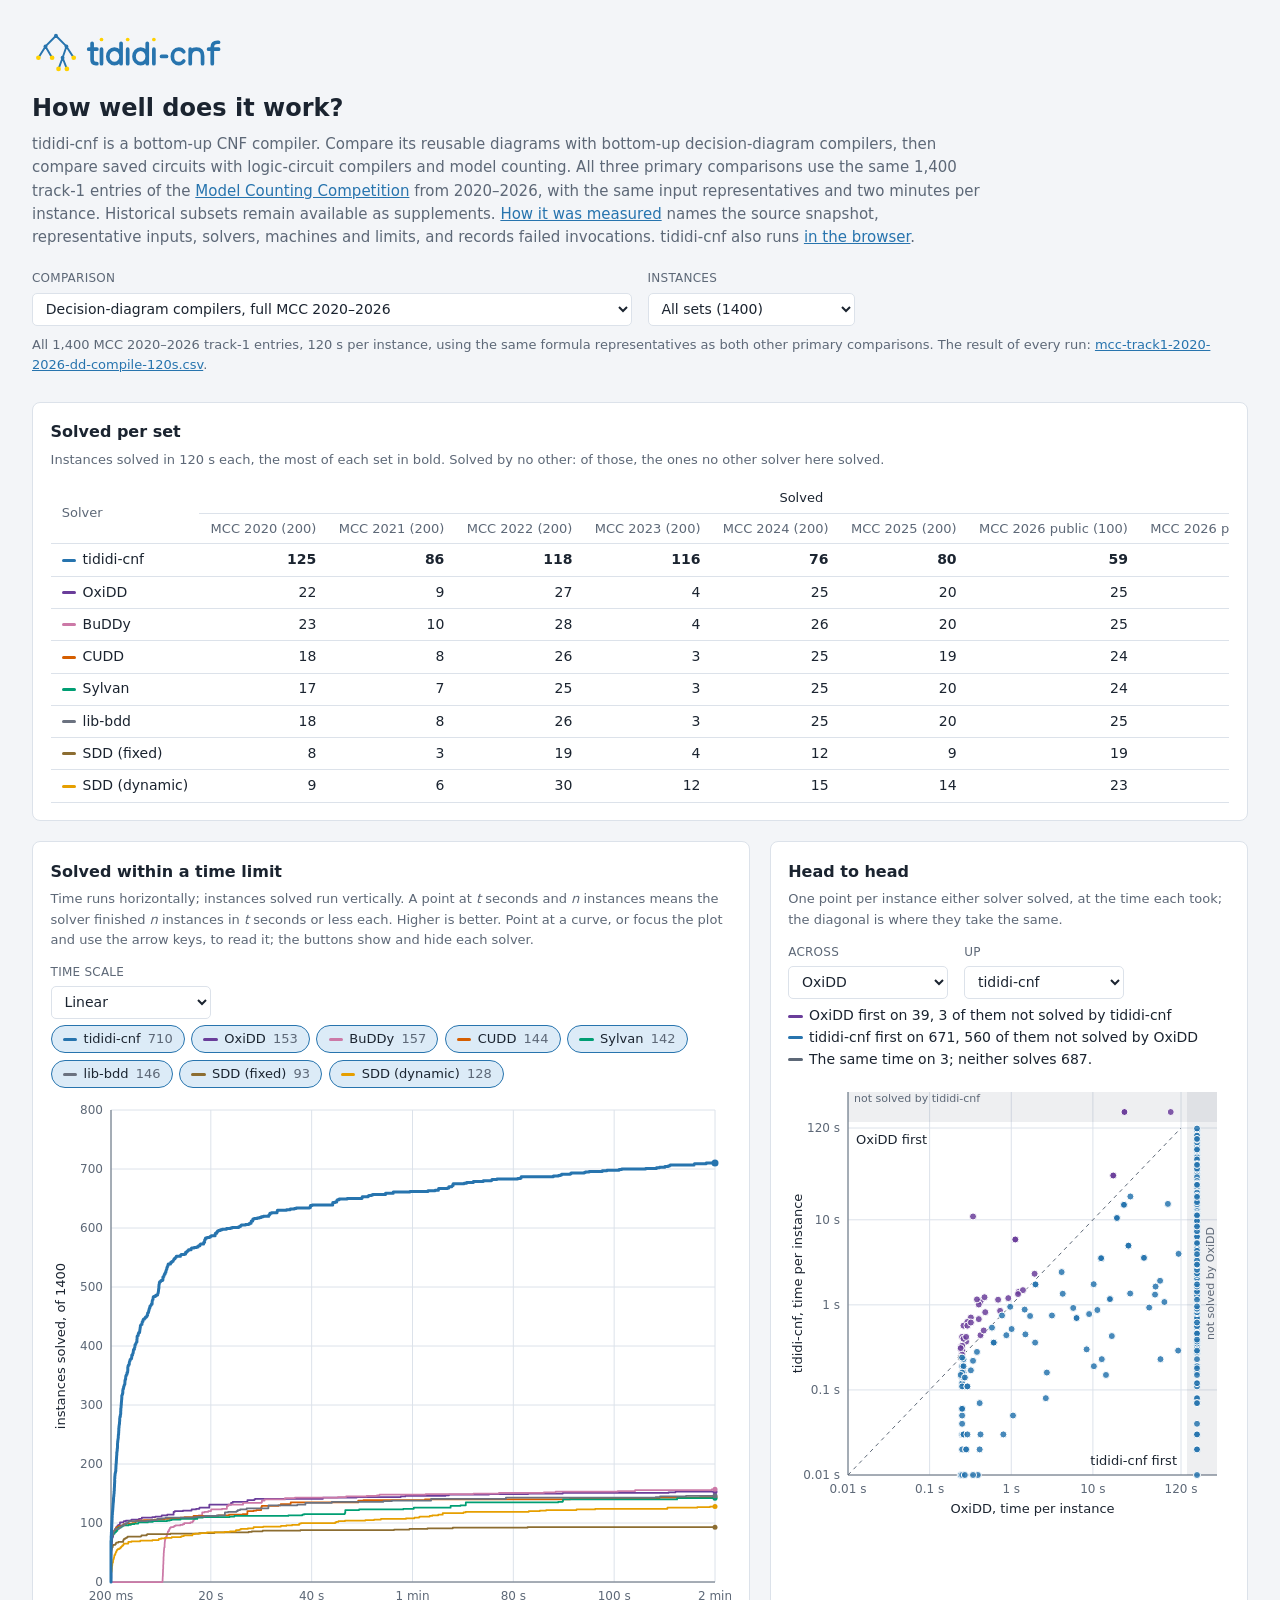
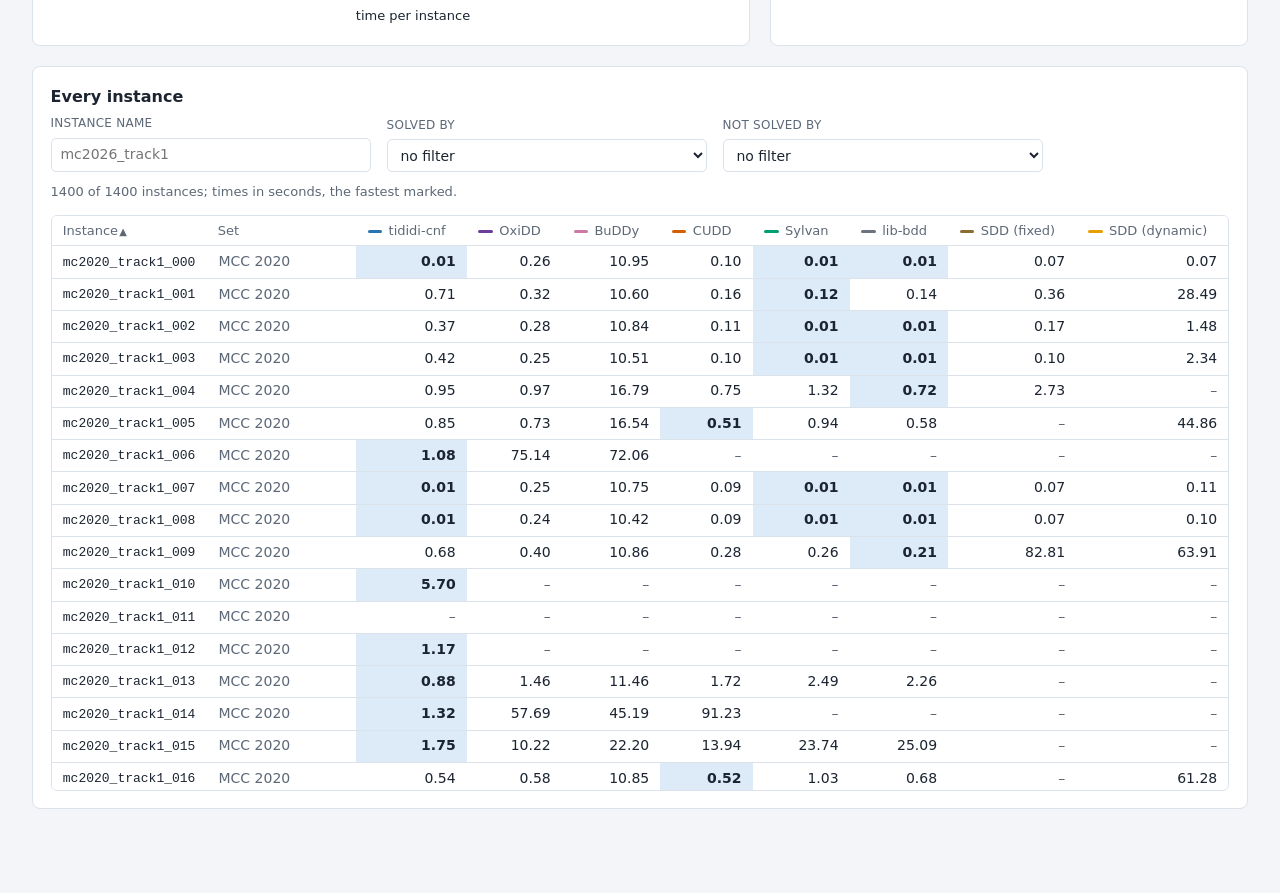
==== commit 30ca64fb: "Publish the full decision-diagram compiler comparison Compare all eight tools on the same MCC 2020–2" ====
--- a/docs/evaluation/index.html
+++ b/docs/evaluation/index.html
@@ -3,7 +3,7 @@
 <head>
 <meta charset="utf-8">
 <meta name="viewport" content="width=device-width, initial-scale=1">
-<meta name="description" content="tididi-cnf compared with logic-circuit compilers and model counters on the full MCC 2020–2026 corpus, with separate decision-diagram supplements.">
+<meta name="description" content="tididi-cnf compared with bottom-up decision-diagram compilers, logic-circuit compilers and model counters on the full MCC 2020–2026 corpus.">
 <title>tididi-cnf: evaluation</title>
 <link rel="stylesheet" href="page.css">
 </head>
@@ -16,15 +16,15 @@
      src="../logo.svg" alt="tididi-cnf" width="916" height="262"></a>
   <h1>How well does it work?</h1>
   <p class="lede">tididi-cnf is a bottom-up CNF compiler. Compare its reusable
-  circuits with logic-circuit compilers, then compare model counting.
-  Both primary
+  diagrams with bottom-up decision-diagram compilers, then compare saved
+  circuits with logic-circuit compilers and model counting. All three primary
   comparisons use the same 1,400 track-1 entries of the
   <a href="https://mccompetition.org/">Model Counting Competition</a>
   from 2020–2026, with the same input representatives and two minutes per
   instance. Historical subsets remain available as supplements.
   <a href="https://github.com/Tractables/tididi-cnf/blob/main/docs/evaluation.md">How
   it was measured</a> names the source snapshot, representative inputs,
-  solvers, machine and limits, and records failed invocations.
+  solvers, machines and limits, and records failed invocations.
   tididi-cnf also runs <a href="https://tractables.github.io/tididi-cnf/">in
   the browser</a>.</p>
 </header>
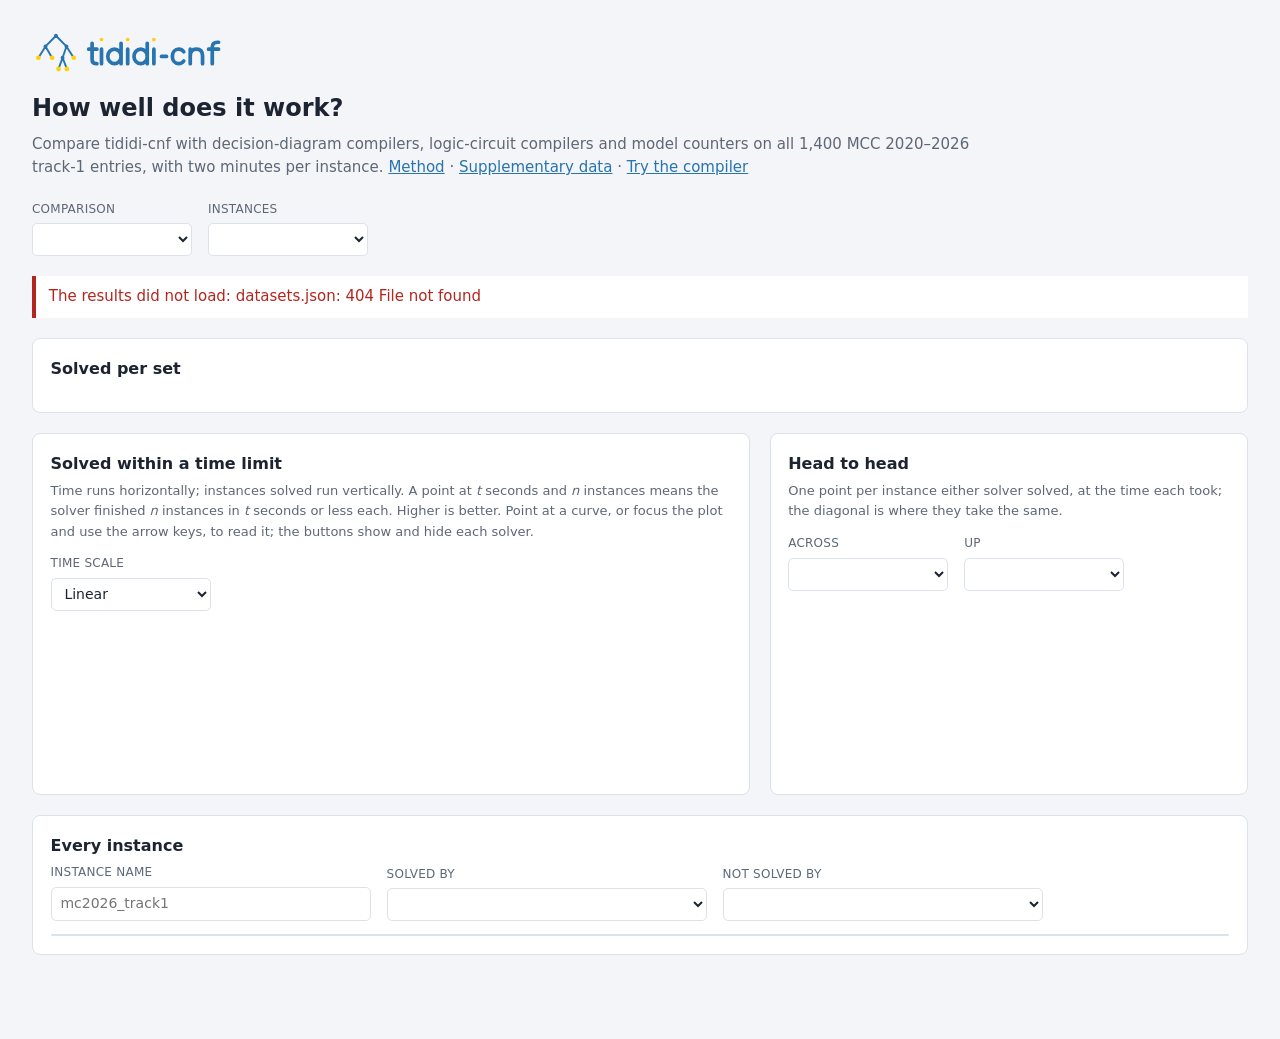
==== commit 48c37c58: "Keep evaluation data on a dedicated branch Present the current comparisons concisely and link supple" ====
--- a/docs/evaluation/index.html
+++ b/docs/evaluation/index.html
@@ -15,18 +15,12 @@
   <a href="https://github.com/Tractables/tididi-cnf"><img class="logo"
      src="../logo.svg" alt="tididi-cnf" width="916" height="262"></a>
   <h1>How well does it work?</h1>
-  <p class="lede">tididi-cnf is a bottom-up CNF compiler. Compare its reusable
-  diagrams with bottom-up decision-diagram compilers, then compare saved
-  circuits with logic-circuit compilers and model counting. All three primary
-  comparisons use the same 1,400 track-1 entries of the
-  <a href="https://mccompetition.org/">Model Counting Competition</a>
-  from 2020–2026, with the same input representatives and two minutes per
-  instance. Historical subsets remain available as supplements.
-  <a href="https://github.com/Tractables/tididi-cnf/blob/main/docs/evaluation.md">How
-  it was measured</a> names the source snapshot, representative inputs,
-  solvers, machines and limits, and records failed invocations.
-  tididi-cnf also runs <a href="https://tractables.github.io/tididi-cnf/">in
-  the browser</a>.</p>
+  <p class="lede">Compare tididi-cnf with decision-diagram compilers,
+  logic-circuit compilers and model counters on all 1,400 MCC 2020–2026
+  track-1 entries, with two minutes per instance.
+  <a href="https://github.com/Tractables/tididi-cnf/blob/main/docs/evaluation.md">Method</a> ·
+  <a href="https://github.com/Tractables/tididi-cnf/tree/evaluation/archive">Supplementary data</a> ·
+  <a href="https://tractables.github.io/tididi-cnf/">Try the compiler</a></p>
 </header>
 
 <section class="choice" aria-label="Which runs and instances">
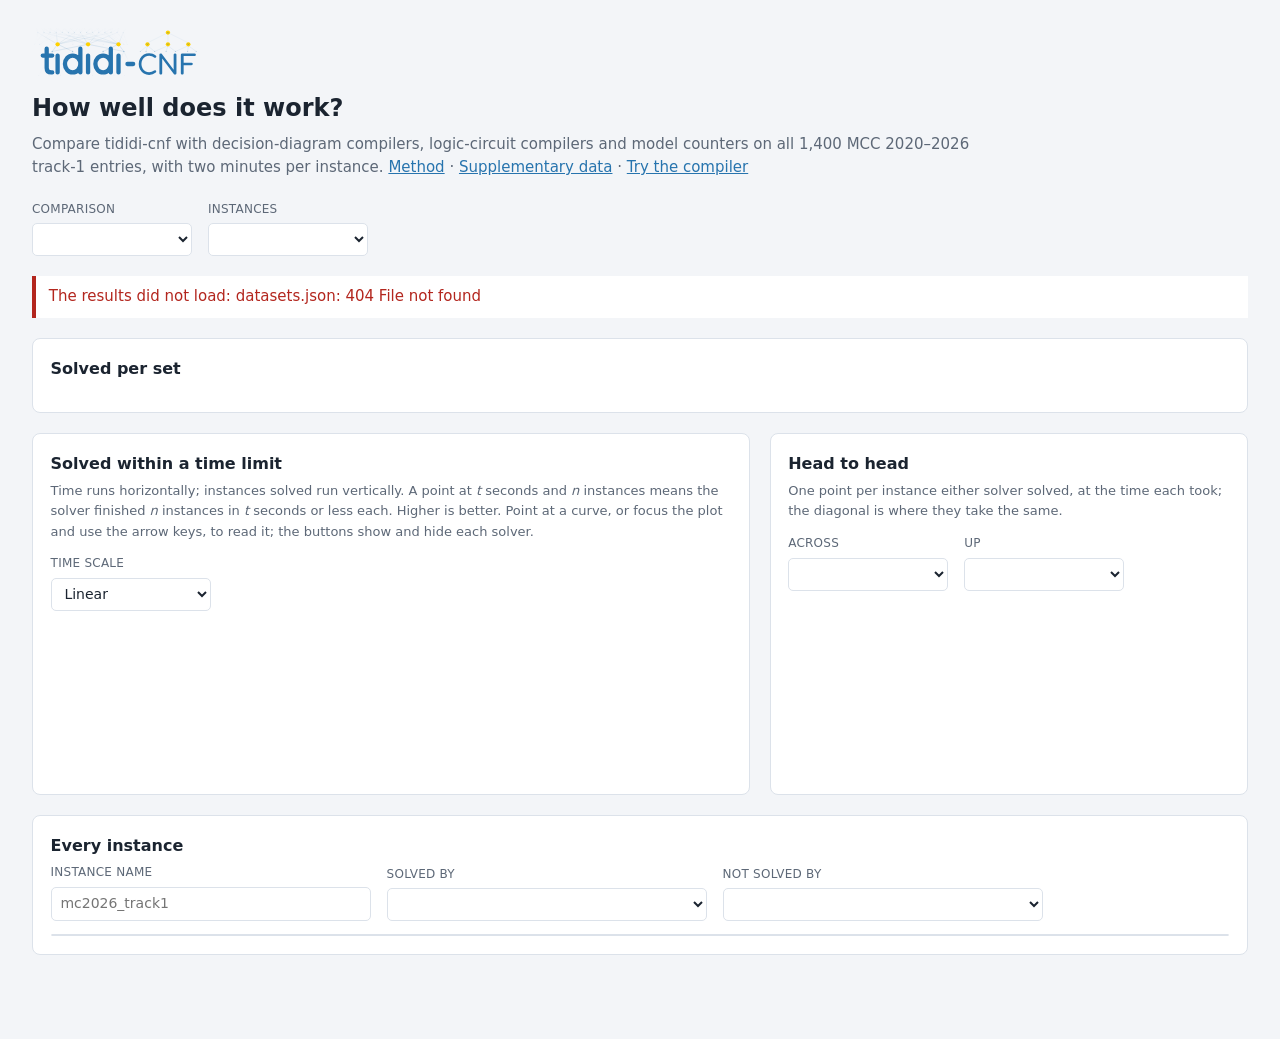
==== commit c6bff73e: "Match the compiler logo to the diagram library Preserve the library wordmark and graph, and add a ro" ====
--- a/docs/evaluation/index.html
+++ b/docs/evaluation/index.html
@@ -13,7 +13,7 @@
 
 <header>
   <a href="https://github.com/Tractables/tididi-cnf"><img class="logo"
-     src="../logo.svg" alt="tididi-cnf" width="916" height="262"></a>
+     src="../logo.svg" alt="tididi-cnf" width="966" height="312"></a>
   <h1>How well does it work?</h1>
   <p class="lede">Compare tididi-cnf with decision-diagram compilers,
   logic-circuit compilers and model counters on all 1,400 MCC 2020–2026
